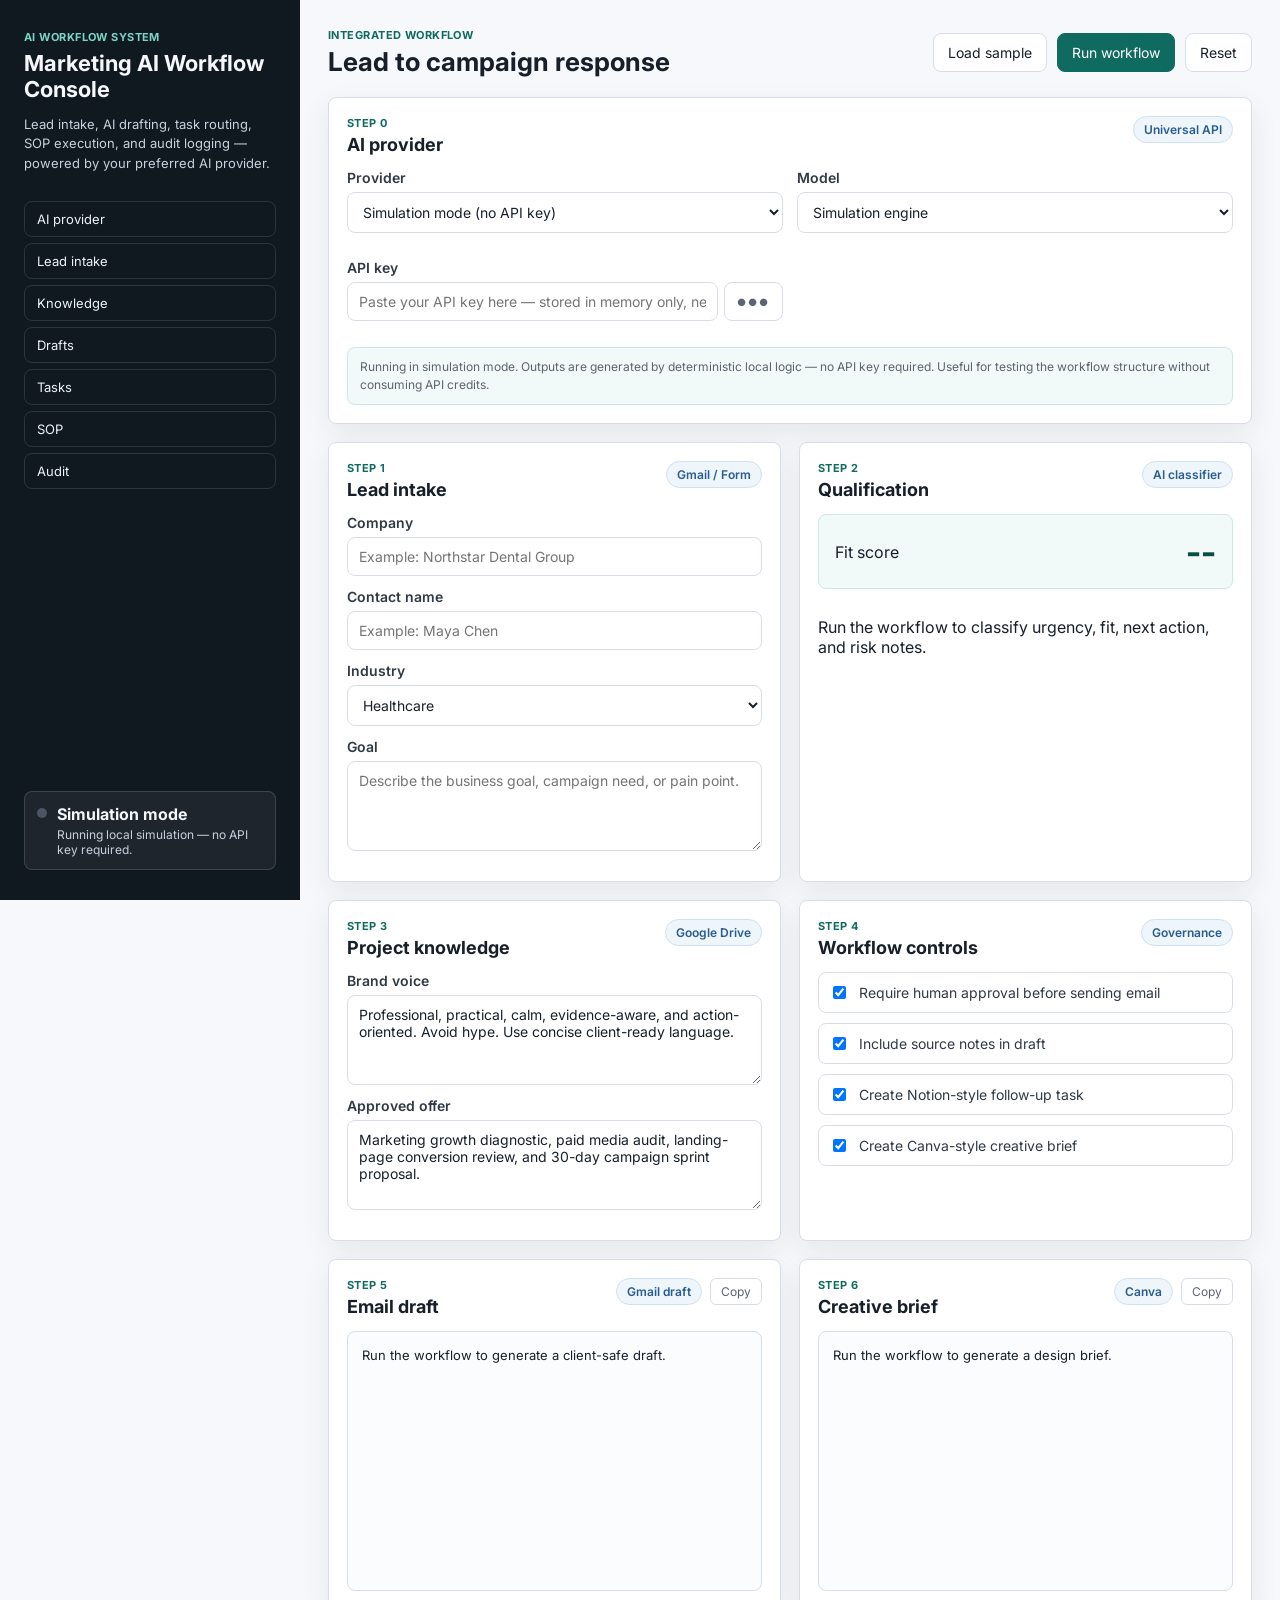
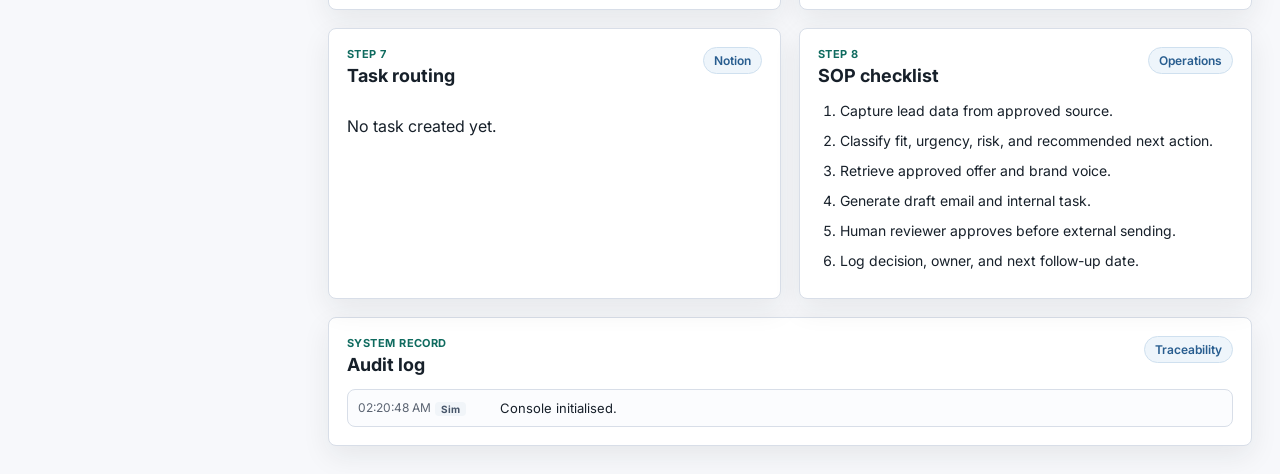
==== marketing_ai_workflow_console_v1/index.html @ 68ac44b3 "Add files via upload" ====
<!doctype html>
<html lang="en">
<head>
  <meta charset="utf-8">
  <meta name="viewport" content="width=device-width, initial-scale=1">
  <title>Marketing AI Workflow Console</title>
  <link rel="preconnect" href="https://fonts.googleapis.com">
  <link rel="stylesheet" href="https://fonts.googleapis.com/css2?family=Inter:wght@400;500;600;700&display=swap">
  <link rel="stylesheet" href="styles.css">
</head>
<body>
  <main class="app-shell">
    <aside class="sidebar">
      <div>
        <p class="eyebrow">AI workflow system</p>
        <h1>Marketing AI Workflow Console</h1>
        <p class="lede">Lead intake, AI drafting, task routing, SOP execution, and audit logging — powered by your preferred AI provider.</p>
      </div>
      <nav class="nav-stack" aria-label="Workflow sections">
        <a href="#ai-config">AI provider</a>
        <a href="#intake">Lead intake</a>
        <a href="#knowledge">Knowledge</a>
        <a href="#drafts">Drafts</a>
        <a href="#tasks">Tasks</a>
        <a href="#sop">SOP</a>
        <a href="#audit">Audit</a>
      </nav>
      <div class="status-panel" id="statusPanel">
        <span class="status-dot" id="statusDot"></span>
        <div>
          <strong id="statusTitle">No provider configured</strong>
          <span id="statusSub">Select a provider and enter your API key to enable AI generation.</span>
        </div>
      </div>
    </aside>

    <section class="workspace">
      <header class="topbar">
        <div>
          <p class="eyebrow">Integrated workflow</p>
          <h2>Lead to campaign response</h2>
        </div>
        <div class="toolbar">
          <button id="loadSample" type="button">Load sample</button>
          <button id="runWorkflow" type="button" class="primary">Run workflow</button>
          <button id="resetWorkflow" type="button">Reset</button>
        </div>
      </header>

      <!-- STEP 0 — AI PROVIDER CONFIGURATION -->
      <section class="panel provider-panel" id="ai-config">
        <div class="panel-header">
          <div>
            <p class="eyebrow">Step 0</p>
            <h3>AI provider</h3>
          </div>
          <span class="integration-tag">Universal API</span>
        </div>
        <div class="provider-grid">
          <label>Provider
            <select id="aiProvider">
              <option value="simulation">Simulation mode (no API key)</option>
              <option value="claude">Claude (Anthropic)</option>
              <option value="openai">OpenAI (ChatGPT)</option>
              <option value="custom">Custom / In-house endpoint</option>
            </select>
          </label>
          <label id="modelLabel">Model
            <select id="aiModel">
              <option value="">— select provider first —</option>
            </select>
          </label>
        </div>
        <div class="provider-grid" id="apiKeyRow">
          <label>API key
            <div class="key-input-wrap">
              <input id="apiKey" type="password" placeholder="Paste your API key here — stored in memory only, never sent anywhere except the provider endpoint">
              <button type="button" id="toggleKey" class="icon-btn" title="Show / hide key">&#9679;&#9679;&#9679;</button>
            </div>
          </label>
          <label id="customEndpointLabel" style="display:none;">Custom endpoint URL
            <input id="customEndpoint" type="text" placeholder="https://your-api.example.com/v1">
          </label>
        </div>
        <div class="provider-note" id="providerNote">
          Choose a provider. In simulation mode the workflow runs with deterministic logic — no API key required. Switching to a live provider generates real AI output for qualification, email drafts, and creative briefs.
        </div>
      </section>

      <!-- STEP 1 & 2 — INTAKE + QUALIFICATION -->
      <section class="grid two" id="intake">
        <article class="panel">
          <div class="panel-header">
            <div>
              <p class="eyebrow">Step 1</p>
              <h3>Lead intake</h3>
            </div>
            <span class="integration-tag">Gmail / Form</span>
          </div>
          <label>Company
            <input id="company" type="text" placeholder="Example: Northstar Dental Group">
          </label>
          <label>Contact name
            <input id="contact" type="text" placeholder="Example: Maya Chen">
          </label>
          <label>Industry
            <select id="industry">
              <option value="Healthcare">Healthcare</option>
              <option value="SaaS">SaaS</option>
              <option value="Real estate">Real estate</option>
              <option value="Education">Education</option>
              <option value="Retail">Retail</option>
            </select>
          </label>
          <label>Goal
            <textarea id="goal" rows="4" placeholder="Describe the business goal, campaign need, or pain point."></textarea>
          </label>
        </article>

        <article class="panel">
          <div class="panel-header">
            <div>
              <p class="eyebrow">Step 2</p>
              <h3>Qualification</h3>
            </div>
            <span class="integration-tag ai-tag" id="classifierTag">AI classifier</span>
          </div>
          <div class="score-card">
            <span>Fit score</span>
            <strong id="fitScore">--</strong>
          </div>
          <div class="qualification-list" id="qualificationList">
            <p>Run the workflow to classify urgency, fit, next action, and risk notes.</p>
          </div>
        </article>
      </section>

      <!-- STEP 3 & 4 — KNOWLEDGE + CONTROLS -->
      <section class="grid two" id="knowledge">
        <article class="panel">
          <div class="panel-header">
            <div>
              <p class="eyebrow">Step 3</p>
              <h3>Project knowledge</h3>
            </div>
            <span class="integration-tag">Google Drive</span>
          </div>
          <label>Brand voice
            <textarea id="brandVoice" rows="4">Professional, practical, calm, evidence-aware, and action-oriented. Avoid hype. Use concise client-ready language.</textarea>
          </label>
          <label>Approved offer
            <textarea id="offer" rows="4">Marketing growth diagnostic, paid media audit, landing-page conversion review, and 30-day campaign sprint proposal.</textarea>
          </label>
        </article>

        <article class="panel">
          <div class="panel-header">
            <div>
              <p class="eyebrow">Step 4</p>
              <h3>Workflow controls</h3>
            </div>
            <span class="integration-tag">Governance</span>
          </div>
          <div class="control-list">
            <label class="check-row"><input id="humanReview" type="checkbox" checked> Require human approval before sending email</label>
            <label class="check-row"><input id="sourceCitations" type="checkbox" checked> Include source notes in draft</label>
            <label class="check-row"><input id="createTask" type="checkbox" checked> Create Notion-style follow-up task</label>
            <label class="check-row"><input id="creativeBrief" type="checkbox" checked> Create Canva-style creative brief</label>
          </div>
        </article>
      </section>

      <!-- STEP 5 & 6 — DRAFTS -->
      <section class="grid two" id="drafts">
        <article class="panel output-panel">
          <div class="panel-header">
            <div>
              <p class="eyebrow">Step 5</p>
              <h3>Email draft</h3>
            </div>
            <div style="display:flex;gap:8px;align-items:center;">
              <span class="integration-tag ai-tag">Gmail draft</span>
              <button type="button" class="copy-btn" id="copyEmail" title="Copy to clipboard">Copy</button>
            </div>
          </div>
          <pre id="emailDraft">Run the workflow to generate a client-safe draft.</pre>
        </article>

        <article class="panel output-panel">
          <div class="panel-header">
            <div>
              <p class="eyebrow">Step 6</p>
              <h3>Creative brief</h3>
            </div>
            <div style="display:flex;gap:8px;align-items:center;">
              <span class="integration-tag ai-tag">Canva</span>
              <button type="button" class="copy-btn" id="copyBrief" title="Copy to clipboard">Copy</button>
            </div>
          </div>
          <pre id="briefDraft">Run the workflow to generate a design brief.</pre>
        </article>
      </section>

      <!-- STEP 7 & 8 — TASKS + SOP -->
      <section class="grid two" id="tasks">
        <article class="panel">
          <div class="panel-header">
            <div>
              <p class="eyebrow">Step 7</p>
              <h3>Task routing</h3>
            </div>
            <span class="integration-tag">Notion</span>
          </div>
          <div id="taskBoard" class="task-board">
            <p>No task created yet.</p>
          </div>
        </article>

        <article class="panel" id="sop">
          <div class="panel-header">
            <div>
              <p class="eyebrow">Step 8</p>
              <h3>SOP checklist</h3>
            </div>
            <span class="integration-tag">Operations</span>
          </div>
          <ol class="sop-list">
            <li>Capture lead data from approved source.</li>
            <li>Classify fit, urgency, risk, and recommended next action.</li>
            <li>Retrieve approved offer and brand voice.</li>
            <li>Generate draft email and internal task.</li>
            <li>Human reviewer approves before external sending.</li>
            <li>Log decision, owner, and next follow-up date.</li>
          </ol>
        </article>
      </section>

      <!-- AUDIT LOG -->
      <section class="panel" id="audit">
        <div class="panel-header">
          <div>
            <p class="eyebrow">System record</p>
            <h3>Audit log</h3>
          </div>
          <span class="integration-tag">Traceability</span>
        </div>
        <div id="auditLog" class="audit-log" aria-live="polite"></div>
      </section>
    </section>
  </main>
  <script src="app.js"></script>
</body>
</html>
---- marketing_ai_workflow_console_v1/styles.css ----
:root {
  --ink: #17202a;
  --muted: #5b6472;
  --line: #d8dee8;
  --paper: #f7f8fb;
  --panel: #ffffff;
  --accent: #0f6b5f;
  --accent-strong: #0a4d44;
  --gold: #8a6200;
  --red: #a43d3d;
  --blue: #285d8f;
  --shadow: 0 10px 28px rgba(23, 32, 42, 0.08);
}

* {
  box-sizing: border-box;
}

html {
  scroll-behavior: smooth;
}

body {
  margin: 0;
  color: var(--ink);
  background: var(--paper);
  font-family: 'Inter', Arial, Helvetica, sans-serif;
}

button,
input,
select,
textarea {
  font: inherit;
}

.app-shell {
  display: grid;
  grid-template-columns: 300px minmax(0, 1fr);
  min-height: 100vh;
}

.sidebar {
  position: sticky;
  top: 0;
  height: 100vh;
  display: flex;
  flex-direction: column;
  gap: 28px;
  padding: 30px 24px;
  background: #101820;
  color: #f5f7fb;
  overflow-y: auto;
}

.sidebar h1 {
  margin: 6px 0 12px;
  font-size: 22px;
  line-height: 1.2;
}

.lede {
  margin: 0;
  color: #c8d1dd;
  line-height: 1.5;
  font-size: 13px;
}

.eyebrow {
  margin: 0;
  color: var(--accent);
  font-size: 11px;
  font-weight: 700;
  letter-spacing: 0.04em;
  text-transform: uppercase;
}

.sidebar .eyebrow {
  color: #7bd4c6;
}

.nav-stack {
  display: grid;
  gap: 6px;
}

.nav-stack a {
  color: #edf4f8;
  text-decoration: none;
  border: 1px solid rgba(255, 255, 255, 0.12);
  border-radius: 8px;
  padding: 9px 12px;
  font-size: 13px;
}

.nav-stack a:hover {
  background: rgba(255, 255, 255, 0.08);
}

/* ── STATUS PANEL ───────────────────────────────── */
.status-panel {
  margin-top: auto;
  display: flex;
  gap: 10px;
  align-items: flex-start;
  padding: 12px;
  border: 1px solid rgba(255, 255, 255, 0.14);
  border-radius: 8px;
  background: rgba(255, 255, 255, 0.06);
  transition: border-color 0.3s;
}

.status-panel.connected {
  border-color: rgba(85, 209, 143, 0.4);
}

.status-panel span:last-child {
  display: block;
  margin-top: 3px;
  color: #c8d1dd;
  font-size: 12px;
}

.status-dot {
  width: 10px;
  height: 10px;
  min-width: 10px;
  margin-top: 4px;
  border-radius: 50%;
  background: #4b5563;
  transition: background 0.3s;
}

.status-dot.active {
  background: #55d18f;
}

.status-dot.loading {
  background: #f59e0b;
  animation: pulse 1s infinite;
}

@keyframes pulse {
  0%, 100% { opacity: 1; }
  50% { opacity: 0.4; }
}

/* ── WORKSPACE ──────────────────────────────────── */
.workspace {
  padding: 28px;
}

.topbar {
  display: flex;
  justify-content: space-between;
  gap: 16px;
  align-items: center;
  margin-bottom: 20px;
}

.topbar h2 {
  margin: 4px 0 0;
  font-size: 26px;
}

.toolbar {
  display: flex;
  gap: 10px;
  flex-wrap: wrap;
}

button {
  border: 1px solid var(--line);
  background: #fff;
  color: var(--ink);
  border-radius: 8px;
  padding: 10px 14px;
  cursor: pointer;
  font-size: 14px;
  transition: border-color 0.2s, opacity 0.2s;
}

button:hover {
  border-color: var(--accent);
}

button:disabled {
  opacity: 0.5;
  cursor: not-allowed;
}

button.primary {
  color: #fff;
  background: var(--accent);
  border-color: var(--accent);
}

button.primary:hover:not(:disabled) {
  background: var(--accent-strong);
}

button.primary.loading-btn {
  background: var(--accent-strong);
  pointer-events: none;
}

/* ── PROVIDER PANEL ─────────────────────────────── */
.provider-panel {
  margin-bottom: 18px;
  border-left: 3px solid var(--accent);
}

.provider-grid {
  display: grid;
  grid-template-columns: repeat(2, minmax(0, 1fr));
  gap: 14px;
  margin-bottom: 14px;
}

.key-input-wrap {
  display: flex;
  gap: 6px;
}

.key-input-wrap input {
  flex: 1;
  min-width: 0;
}

.icon-btn {
  padding: 10px 12px;
  border: 1px solid var(--line);
  background: #fff;
  border-radius: 8px;
  cursor: pointer;
  font-size: 10px;
  letter-spacing: 2px;
  color: var(--muted);
  white-space: nowrap;
}

.icon-btn:hover {
  border-color: var(--accent);
}

.provider-note {
  font-size: 12px;
  color: var(--muted);
  line-height: 1.5;
  padding: 10px 12px;
  background: #f1faf8;
  border: 1px solid #cce9e3;
  border-radius: 8px;
}

.provider-note.warn {
  background: #fffbeb;
  border-color: #fde68a;
  color: var(--gold);
}

.provider-note.error {
  background: #fef2f2;
  border-color: #fca5a5;
  color: var(--red);
}

/* ── COPY BUTTON ────────────────────────────────── */
.copy-btn {
  font-size: 12px;
  padding: 5px 10px;
  border: 1px solid var(--line);
  border-radius: 6px;
  background: #fff;
  color: var(--muted);
  cursor: pointer;
}

.copy-btn:hover {
  border-color: var(--accent);
  color: var(--accent);
}

.copy-btn.copied {
  border-color: var(--accent);
  color: var(--accent);
  background: #f1faf8;
}

/* ── AI TAG ─────────────────────────────────────── */
.ai-tag {
  position: relative;
}

.ai-tag.live::after {
  content: '● live';
  font-size: 10px;
  color: #55d18f;
  margin-left: 4px;
}

/* ── GRID ───────────────────────────────────────── */
.grid {
  display: grid;
  gap: 18px;
  margin-bottom: 18px;
}

.grid.two {
  grid-template-columns: repeat(2, minmax(0, 1fr));
}

/* ── PANEL ──────────────────────────────────────── */
.panel {
  background: var(--panel);
  border: 1px solid var(--line);
  border-radius: 8px;
  box-shadow: var(--shadow);
  padding: 18px;
}

.panel-header {
  display: flex;
  justify-content: space-between;
  gap: 12px;
  align-items: flex-start;
  margin-bottom: 14px;
}

.panel h3 {
  margin: 4px 0 0;
  font-size: 18px;
}

.integration-tag {
  display: inline-flex;
  align-items: center;
  white-space: nowrap;
  color: var(--blue);
  background: #eef5fb;
  border: 1px solid #cfe0ef;
  border-radius: 999px;
  padding: 5px 10px;
  font-size: 12px;
  font-weight: 600;
}

/* ── FORM ───────────────────────────────────────── */
label {
  display: grid;
  gap: 6px;
  margin-bottom: 12px;
  color: #303946;
  font-weight: 600;
  font-size: 14px;
}

input,
select,
textarea {
  width: 100%;
  border: 1px solid var(--line);
  border-radius: 8px;
  padding: 10px 11px;
  background: #fff;
  color: var(--ink);
  font-weight: 400;
  font-size: 14px;
}

input:focus,
select:focus,
textarea:focus {
  outline: none;
  border-color: var(--accent);
  box-shadow: 0 0 0 3px rgba(15, 107, 95, 0.12);
}

textarea {
  resize: vertical;
}

/* ── SCORE CARD ─────────────────────────────────── */
.score-card {
  display: flex;
  justify-content: space-between;
  align-items: center;
  padding: 16px;
  border-radius: 8px;
  background: #f1faf8;
  border: 1px solid #cce9e3;
  margin-bottom: 12px;
}

.score-card strong {
  color: var(--accent-strong);
  font-size: 34px;
}

.qualification-list {
  display: grid;
  gap: 10px;
}

.metric {
  padding: 10px;
  border: 1px solid var(--line);
  border-radius: 8px;
  background: #fbfcfe;
  font-size: 14px;
}

.metric strong {
  display: block;
  margin-bottom: 4px;
  font-size: 12px;
  text-transform: uppercase;
  letter-spacing: 0.03em;
  color: var(--muted);
}

/* ── CONTROLS ───────────────────────────────────── */
.control-list {
  display: grid;
  gap: 10px;
}

.check-row {
  display: flex;
  grid-template-columns: none;
  gap: 10px;
  align-items: center;
  margin: 0;
  padding: 10px;
  border: 1px solid var(--line);
  border-radius: 8px;
  font-size: 14px;
  font-weight: 400;
}

.check-row input {
  width: auto;
}

/* ── OUTPUT PANELS ──────────────────────────────── */
.output-panel pre {
  min-height: 260px;
  max-height: 420px;
  overflow: auto;
  white-space: pre-wrap;
  margin: 0;
  padding: 14px;
  border: 1px solid var(--line);
  border-radius: 8px;
  background: #fbfcfe;
  line-height: 1.5;
  font-size: 13px;
  font-family: 'Inter', Arial, sans-serif;
}

.output-panel pre.generating {
  color: var(--muted);
  font-style: italic;
}

/* ── TASK BOARD ─────────────────────────────────── */
.task-board {
  display: grid;
  gap: 10px;
}

.task-card {
  border-left: 4px solid var(--accent);
  background: #fbfcfe;
  border-radius: 8px;
  padding: 12px;
  font-size: 14px;
}

.task-card strong {
  display: block;
  margin-bottom: 5px;
}

.task-meta {
  color: var(--muted);
  font-size: 12px;
  margin-bottom: 6px;
}

/* ── SOP ────────────────────────────────────────── */
.sop-list {
  margin: 0;
  padding-left: 22px;
}

.sop-list li {
  margin-bottom: 9px;
  line-height: 1.5;
  font-size: 14px;
}

/* ── AUDIT LOG ──────────────────────────────────── */
.audit-log {
  display: grid;
  gap: 8px;
}

.audit-row {
  display: grid;
  grid-template-columns: 130px minmax(0, 1fr);
  gap: 12px;
  padding: 10px;
  border: 1px solid var(--line);
  border-radius: 8px;
  background: #fbfcfe;
  font-size: 13px;
}

.audit-row time {
  color: var(--muted);
  font-size: 12px;
}

.audit-row .provider-badge {
  display: inline-block;
  font-size: 10px;
  font-weight: 700;
  padding: 1px 6px;
  border-radius: 4px;
  margin-left: 4px;
  vertical-align: middle;
}

.badge-claude   { background: #e0f0ff; color: #1a4a80; }
.badge-openai   { background: #e8f5e9; color: #1b5e20; }
.badge-custom   { background: #f3e5f5; color: #4a148c; }
.badge-sim      { background: #f1f5f9; color: #475569; }

.risk {
  color: var(--red);
  font-weight: 700;
}

.warning {
  color: var(--gold);
  font-weight: 700;
}

/* ── RESPONSIVE ─────────────────────────────────── */
@media (max-width: 980px) {
  .app-shell {
    grid-template-columns: 1fr;
  }

  .sidebar {
    position: relative;
    height: auto;
  }

  .grid.two {
    grid-template-columns: 1fr;
  }

  .provider-grid {
    grid-template-columns: 1fr;
  }
}

@media (max-width: 640px) {
  .workspace {
    padding: 16px;
  }

  .topbar {
    align-items: stretch;
    flex-direction: column;
  }

  .toolbar button {
    flex: 1 1 140px;
  }

  .panel-header {
    flex-direction: column;
  }

  .integration-tag {
    white-space: normal;
  }
}
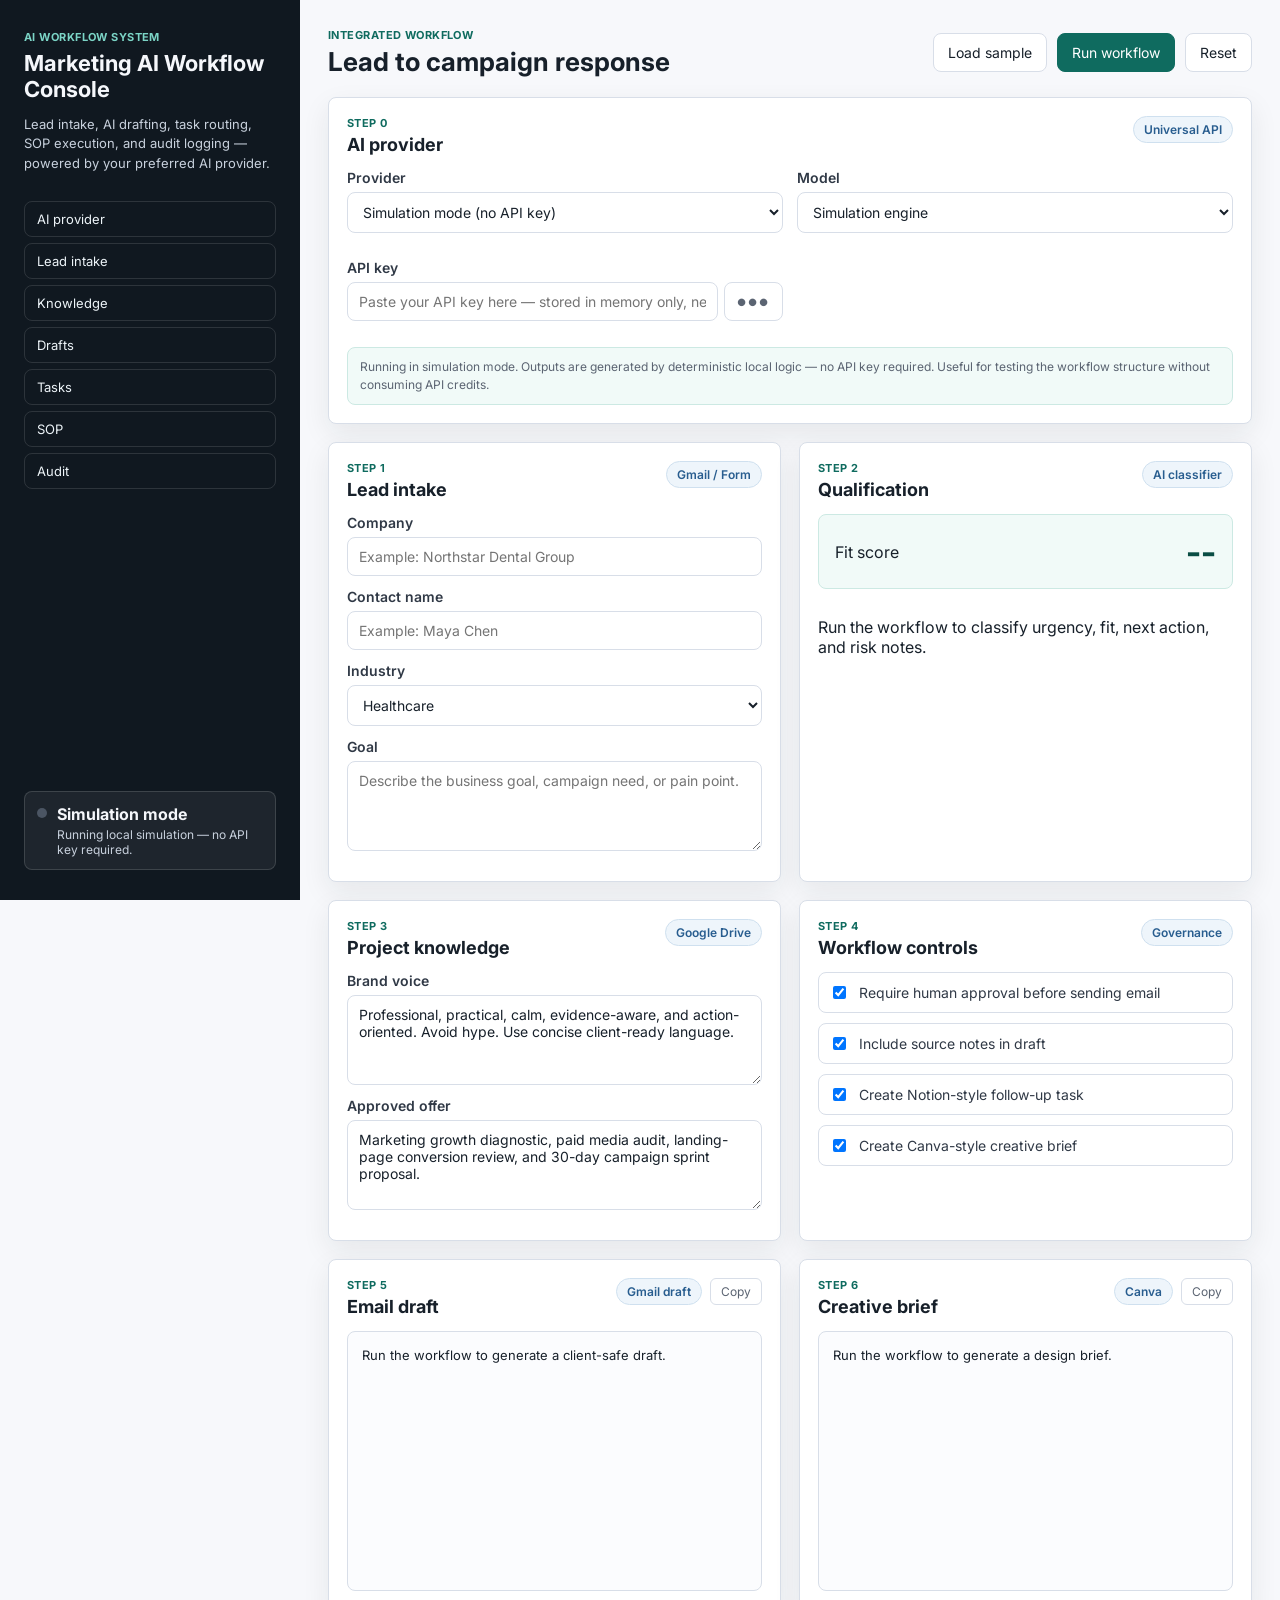
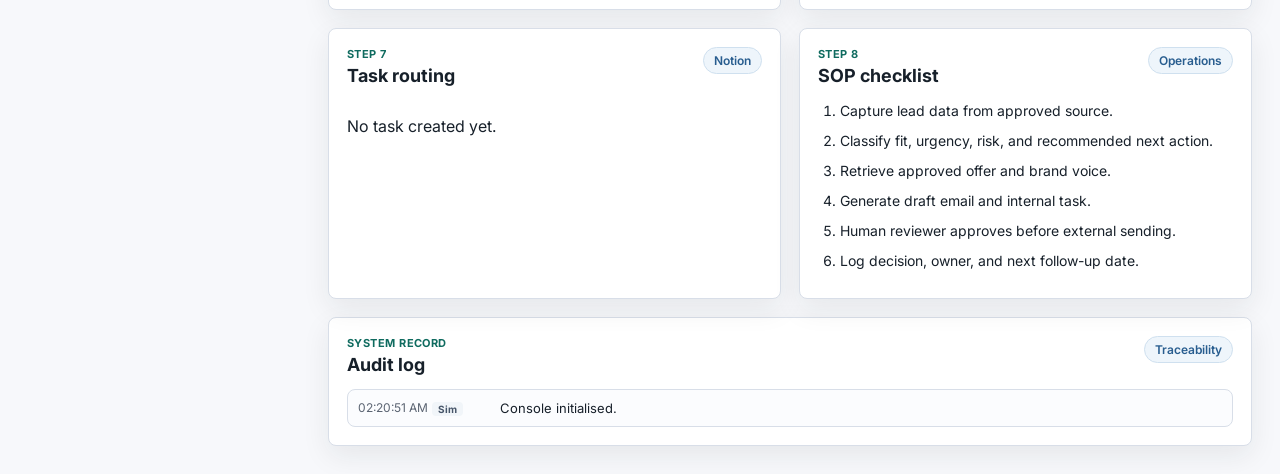
==== commit d005dc37: "Add files via upload" ====
--- a/marketing_ai_workflow_console_v1/index.html
+++ b/marketing_ai_workflow_console_v1/index.html
@@ -62,6 +62,7 @@
               <option value="simulation">Simulation mode (no API key)</option>
               <option value="claude">Claude (Anthropic)</option>
               <option value="openai">OpenAI (ChatGPT)</option>
+              <option value="openrouter">OpenRouter (multi-provider gateway)</option>
               <option value="custom">Custom / In-house endpoint</option>
             </select>
           </label>
